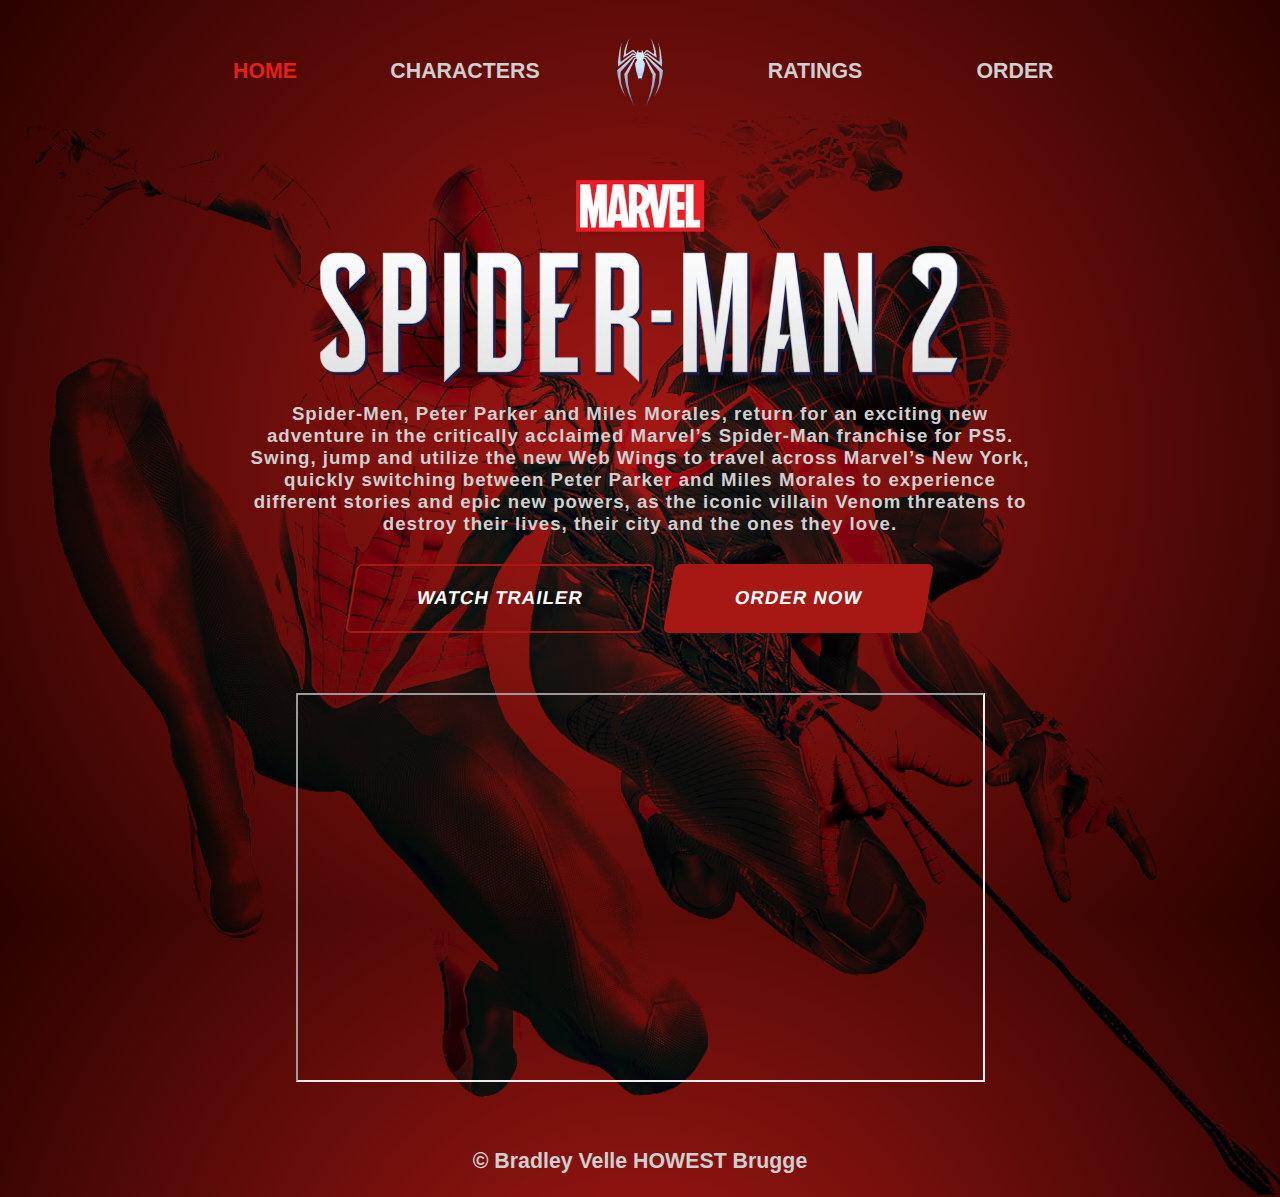
==== index.html @ 8e945e7b "WFB Favoriete Spel" ====
<!DOCTYPE html>
<html lang="en">

<head>
	<meta charset="UTF-8">
	<meta name="viewport" content="width=device-width, initial-scale=1.0">
	<link rel="stylesheet" href="css/mainstyle.css">
	<title>Marvel's Spider-Man 2</title>
</head>

<body>
	<header>
		<nav>
			<img src="images/spider.png" id="nav-spider-small-width" style="display: none" alt="spider logo">
			<ul>
				<li><a class="active" href="#">HOME</a></li>
				<li><a href="pages/characters.html">CHARACTERS</a></li>
				<img src="images/spider.png" id="nav-spider" alt="spider logo">
				<li><a href="pages/ratings.html">RATINGS</a></li>
				<li><a href="pages/order.html">ORDER</a></li>
			</ul>
		</nav>
	</header>

	<main>
		<div class="game-info">
			<img src="images/msm2-logo.webp" alt="logo">
			<p>Spider-Men, Peter Parker and Miles Morales, return for an exciting new adventure in the critically
				acclaimed Marvel’s
				Spider-Man franchise for PS5.
				Swing, jump and utilize the new Web Wings to travel across Marvel’s New York, quickly switching between
				Peter Parker and
				Miles Morales to experience different stories and epic new powers, as the iconic villain Venom threatens
				to destroy
				their lives, their city and the ones they love.</p>
			<div>
				<a href="#" class="watch-trailer">WATCH TRAILER</a>
				<a href="#" class="order-now">ORDER NOW</a>
			</div>
		</div>

		<div class="trailer">
			<iframe src="https://www.youtube.com/embed/9fVYKsEmuRo?autoplay=1&mute=1" allow="autoplay">
			</iframe>
		</div>
	</main>

	<footer>
		<small>&copy; Bradley Velle HOWEST Brugge</small>
	</footer>
</body>

</html>
---- css/mainstyle.css ----
@font-face {
    font-family: "Spider-Man";
    src: url(../fonts/Spider-Man.otf) format("opentype");
}

:root {
    --red: rgb(167, 24, 20);
    --dark-red: rgb(42, 2, 0);
    --hover-red: rgb(226, 33, 26);
}

* {
    padding: 0;
    text-decoration: none;
    list-style: none;
    color: #cfcfcf;
    font-family: "Trebuchet MS", "Lucida Sans Unicode", "Lucida Grande",
        "Lucida Sans", Arial, sans-serif;
    font-weight: bolder;
    font-size: 16pt;
    place-items: center;
    justify-content: center;
    align-items: center;
    text-align: center;
}

body {
    display: grid;
    background: url(../images/peter-miles-transparent.png),
        radial-gradient(circle, var(--red), var(--dark-red));
    background-blend-mode: darken;
    background-position: center;
    background-size: cover;
    background-repeat: repeat;
    height: 100vh;
    grid-template-columns: 1200px;
    grid-template-areas:
        "header"
        "main"
        "footer";
    gap: 10%;
}

header {
    grid-area: header;
    display: flex;
    justify-content: center;
    width: 1200px;
    ul {
        display: flex;
        justify-content: space-evenly;
        li {
            display: flex;
            width: 100px;
            margin: 0 100px;
            transition: 0.1s;
            &:hover {
                transform: scale(1.1);
                cursor: pointer;
            }
            &:active {
                transform: scale(0.9);
            }
        }
    }
}

main {
    grid-area: main;
    div {
        display: grid;
        grid-template-columns: 1200px;
        * {
            font-size: 14pt;
            letter-spacing: 1px;
        }
        img {
            width: 80%;
        }
        div {
            display: flex;
            a {
                transition: 0.1s;
                color: #fff;
                margin: 10px;
                padding: 1rem 3rem;
                border-radius: 6px;
                transform: skew(-10deg);
                border: 2px solid var(--red);
                &:hover {
                    background-color: var(--hover-red);
                }
                &:active {
                    transform: scale(0.9) skew(-10deg);
                }
            }
            :nth-child(1) {
                /* when clicked scroll to trailer */
            }
            :nth-child(2) {
                background-color: var(--red);
            }
        }
    }
}

footer {
    grid-area: footer;
    display: flex;
    height: 70px;
}

.trailer {
    margin-top: 50px;
    iframe {
        width: 885px;
        height: 500px;
    }
}

#nav-spider {
    width: 150px;
}

.active {
    color: var(--hover-red);
}

@media screen and (max-width: 1400px) {
    body {
        gap: 5%;
    }

    header {
        width: 900px;
        ul li {
            margin: 0 50px;
        }
    }

    main div {
        grid-template-columns: 800px;
    }

    .trailer {
        iframe {
            width: 685px;
            height: 385px;
        }
    }
}

@media screen and (max-width: 950px) {
    body {
        gap: 2%;
    }

    header {
        width: 600px;
        ul li {
            margin: 0 15px;
        }
    }

    main div {
        grid-template-columns: 600px;
    }

    .trailer {
        iframe {
            width: 485px;
            height: 273px;
        }
    }
}

@media screen and (max-width: 650px) {
    body {
        gap: 2%;
    }

    header {
        width: 80vw;
        ul {
            flex-wrap: wrap;
            flex-direction: column;
            li {
                margin: 10px 60px;
            }
        }
    }

    main {
        :nth-child(1) {
            div {
                display: grid;
                a {
                    font-size: 3vw;
                }
            }
        }
        div {
            grid-template-columns: 80vw;
        }
    }

    .trailer {
        iframe {
            width: 100%;
        }
    }
}
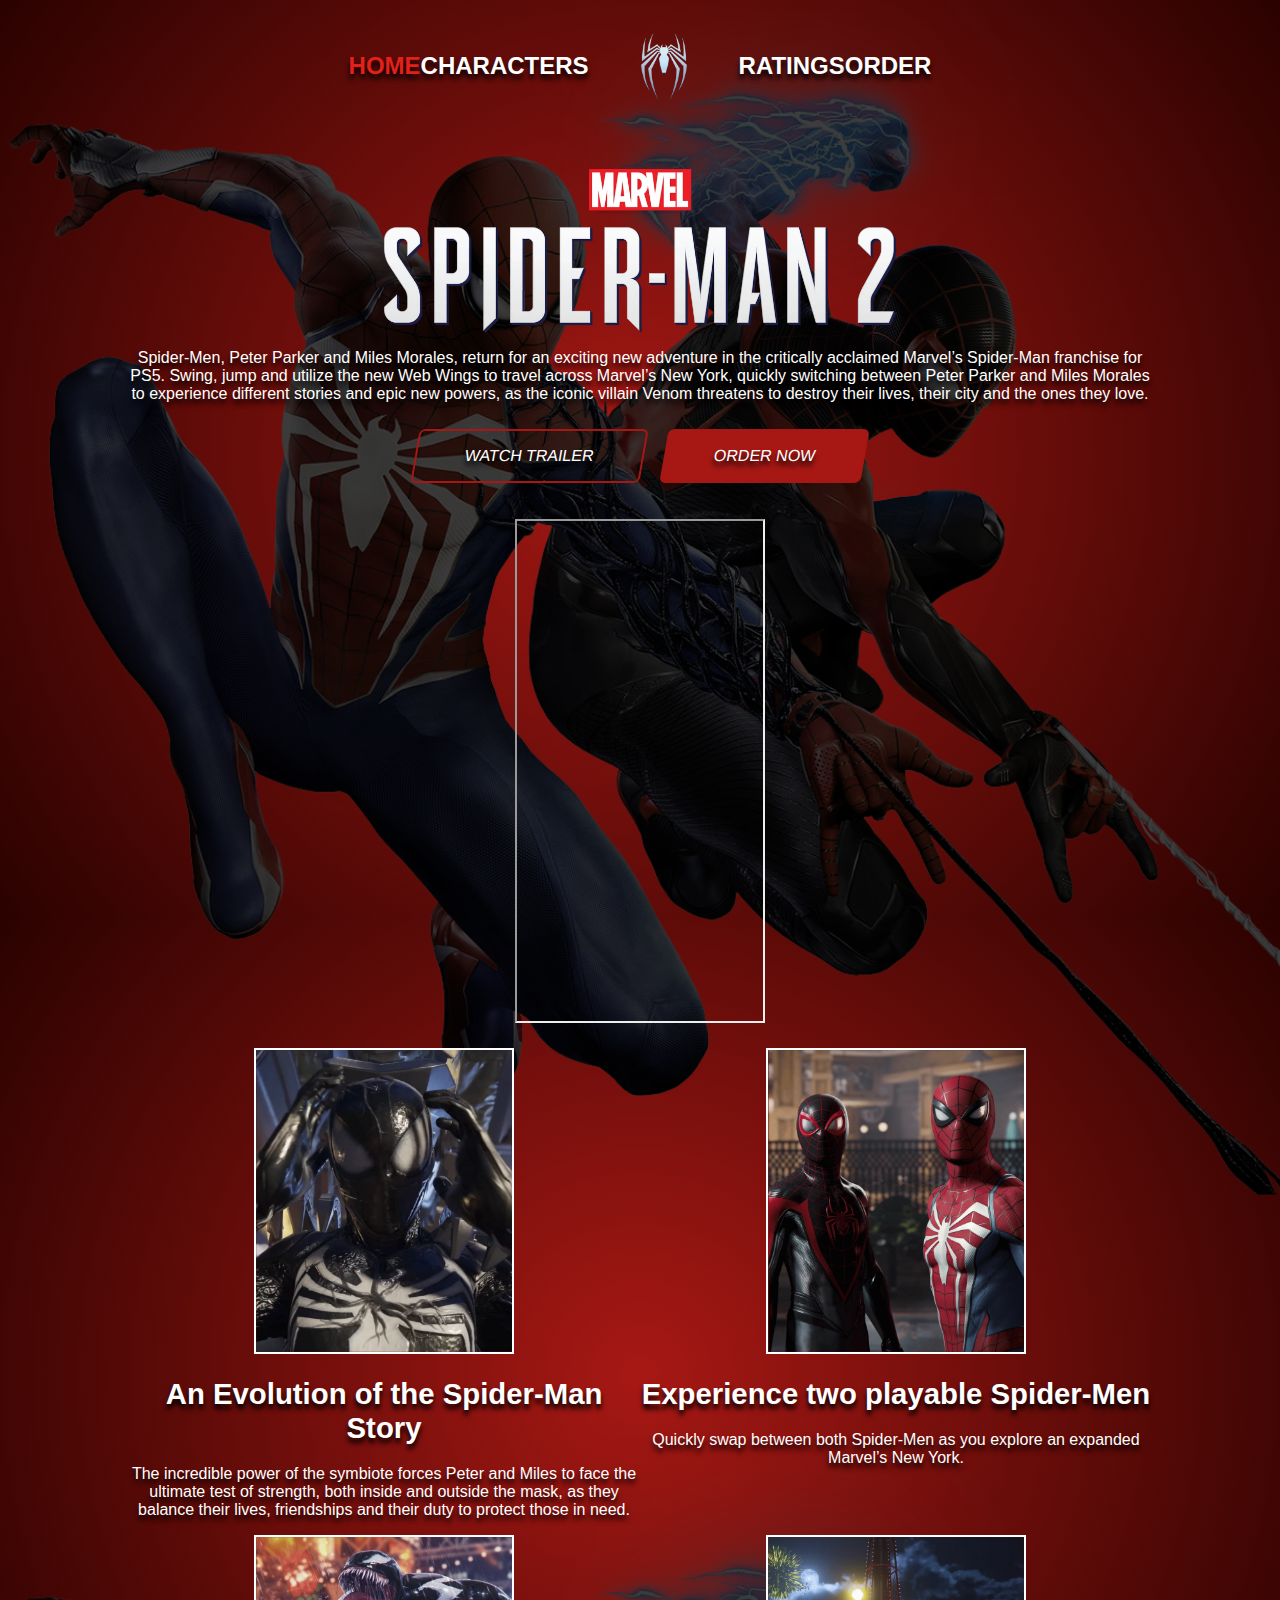
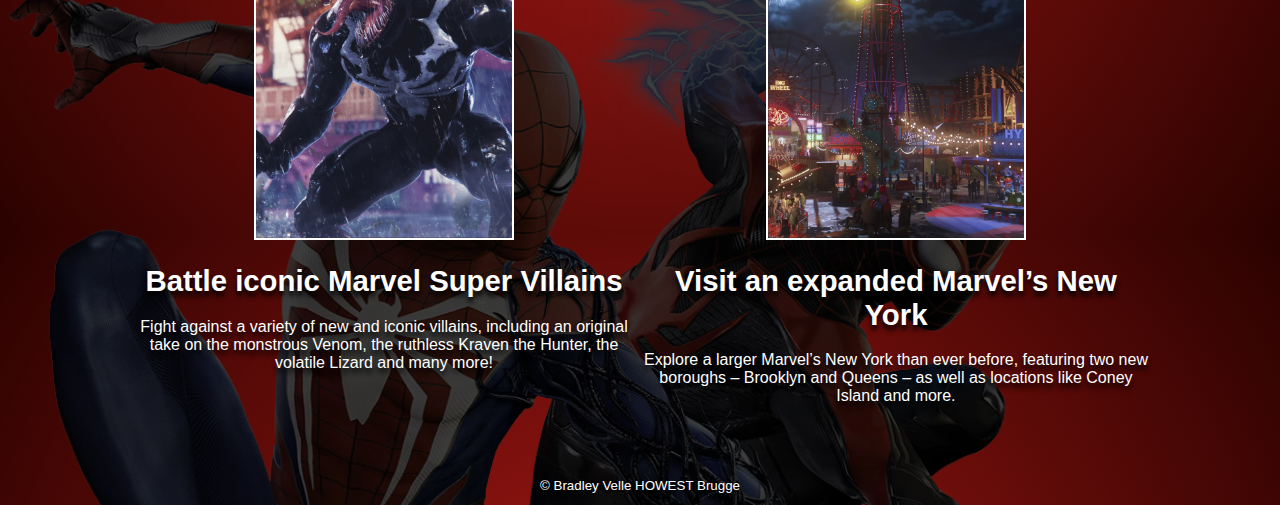
==== commit 3516a003: "Add final website for testing" ====
--- a/index.html
+++ b/index.html
@@ -5,19 +5,19 @@
 	<meta charset="UTF-8">
 	<meta name="viewport" content="width=device-width, initial-scale=1.0">
 	<link rel="stylesheet" href="css/mainstyle.css">
+	<link rel="shortcut icon" href="images/spider.png" type="image/x-icon">
 	<title>Marvel's Spider-Man 2</title>
 </head>
 
 <body>
 	<header>
 		<nav>
-			<img src="images/spider.png" id="nav-spider-small-width" style="display: none" alt="spider logo">
 			<ul>
-				<li><a class="active" href="#">HOME</a></li>
-				<li><a href="pages/characters.html">CHARACTERS</a></li>
-				<img src="images/spider.png" id="nav-spider" alt="spider logo">
-				<li><a href="pages/ratings.html">RATINGS</a></li>
-				<li><a href="pages/order.html">ORDER</a></li>
+				<li><a class="active anims" href="#">HOME</a></li>
+				<li><a class="anims" href="pages/characters.html">CHARACTERS</a></li>
+				<li><img src="images/spider.png" alt="spider logo"></li>
+				<li><a class="anims" href="pages/ratings.html">RATINGS</a></li>
+				<li><a class="anims" href="pages/order.html">ORDER</a></li>
 			</ul>
 		</nav>
 	</header>
@@ -34,14 +34,52 @@
 				to destroy
 				their lives, their city and the ones they love.</p>
 			<div>
-				<a href="#" class="watch-trailer">WATCH TRAILER</a>
-				<a href="#" class="order-now">ORDER NOW</a>
+				<a href="https://www.youtube.com/embed/9fVYKsEmuRo" class="button anims">WATCH TRAILER</a>
+				<a href="pages/order.html" class="button anims" style="background-color: rgb(167, 24, 20);">ORDER
+					NOW</a>
 			</div>
 		</div>
 
 		<div class="trailer">
 			<iframe src="https://www.youtube.com/embed/9fVYKsEmuRo?autoplay=1&mute=1" allow="autoplay">
 			</iframe>
+		</div>
+
+		<div class="game-features">
+			<div>
+				<img src="images/game-features/1.webp" alt="game-feature 1">
+				<h1>An Evolution of the Spider-Man Story</h1>
+				<p>The incredible power of the symbiote forces Peter and Miles to face the ultimate test of strength,
+					both
+					inside and
+					outside the mask, as they balance their lives, friendships and their duty to protect those in need.
+				</p>
+			</div>
+			<div>
+				<img src="images/game-features/2.webp" alt="game-feature 2">
+				<h1>Experience two playable Spider-Men
+				</h1>
+				<p>Quickly swap between both Spider-Men as you explore an expanded Marvel’s New York.
+				</p>
+			</div>
+			<div>
+				<img src="images/game-features/3.webp" alt="game-feature 3">
+				<h1>Battle iconic Marvel Super Villains
+				</h1>
+				<p>Fight against a variety of new and iconic villains, including an original take on the monstrous
+					Venom, the ruthless
+					Kraven the Hunter, the volatile Lizard and many more!
+				</p>
+			</div>
+			<div>
+				<img src="images/game-features/4.webp" alt="game-feature 4">
+				<h1>Visit an expanded Marvel’s New York
+				</h1>
+				<p>Explore a larger Marvel’s New York than ever before, featuring two new boroughs – Brooklyn and Queens
+					– as well as
+					locations like Coney Island and more.
+				</p>
+			</div>
 		</div>
 	</main>
 
--- a/css/mainstyle.css
+++ b/css/mainstyle.css
@@ -1,65 +1,62 @@
-@font-face {
-    font-family: "Spider-Man";
-    src: url(../fonts/Spider-Man.otf) format("opentype");
-}
-
 :root {
     --red: rgb(167, 24, 20);
     --dark-red: rgb(42, 2, 0);
     --hover-red: rgb(226, 33, 26);
+    --background-color: rgba(0, 0, 0, 0.5);
 }
 
 * {
     padding: 0;
     text-decoration: none;
     list-style: none;
-    color: #cfcfcf;
+    color: white;
     font-family: "Trebuchet MS", "Lucida Sans Unicode", "Lucida Grande",
         "Lucida Sans", Arial, sans-serif;
-    font-weight: bolder;
-    font-size: 16pt;
     place-items: center;
     justify-content: center;
     align-items: center;
     text-align: center;
+    transition: 0.1s;
+    text-shadow: 0 5px 5px black;
+}
+
+h1 {
+    font-size: 22pt !important;
 }
 
 body {
     display: grid;
     background: url(../images/peter-miles-transparent.png),
         radial-gradient(circle, var(--red), var(--dark-red));
-    background-blend-mode: darken;
     background-position: center;
     background-size: cover;
-    background-repeat: repeat;
     height: 100vh;
-    grid-template-columns: 1200px;
+    grid-template-columns: 1500px;
     grid-template-areas:
         "header"
         "main"
         "footer";
-    gap: 10%;
 }
 
 header {
     grid-area: header;
     display: flex;
-    justify-content: center;
-    width: 1200px;
-    ul {
-        display: flex;
-        justify-content: space-evenly;
-        li {
+    width: 100%;
+    nav {
+        width: 100%;
+        ul {
             display: flex;
-            width: 100px;
-            margin: 0 100px;
-            transition: 0.1s;
-            &:hover {
-                transform: scale(1.1);
-                cursor: pointer;
-            }
-            &:active {
-                transform: scale(0.9);
+            li {
+                font-size: 18pt;
+                font-weight: bolder;
+                display: flex;
+                width: 100%;
+                img {
+                    width: 150px;
+                }
+                .active {
+                    color: var(--hover-red);
+                }
             }
         }
     }
@@ -70,36 +67,26 @@
     div {
         display: grid;
         grid-template-columns: 1200px;
-        * {
-            font-size: 14pt;
-            letter-spacing: 1px;
-        }
         img {
-            width: 80%;
+            width: 50%;
         }
         div {
             display: flex;
-            a {
-                transition: 0.1s;
-                color: #fff;
-                margin: 10px;
-                padding: 1rem 3rem;
-                border-radius: 6px;
-                transform: skew(-10deg);
-                border: 2px solid var(--red);
-                &:hover {
-                    background-color: var(--hover-red);
-                }
-                &:active {
-                    transform: scale(0.9) skew(-10deg);
+        }
+        &.game-features {
+            display: grid;
+            grid-template-columns: 600px 600px;
+            div {
+                display: block;
+                width: 100%;
+                height: 100%;
+                img {
+                    border: 2px solid white;
                 }
             }
-            :nth-child(1) {
-                /* when clicked scroll to trailer */
-            }
-            :nth-child(2) {
-                background-color: var(--red);
-            }
+        }
+        .game-info a {
+            width: 100%;
         }
     }
 }
@@ -107,106 +94,74 @@
 footer {
     grid-area: footer;
     display: flex;
-    height: 70px;
+    height: 3vw;
+}
+
+.button {
+    color: #fff;
+    margin: 10px;
+    padding: 1rem 3rem;
+    border-radius: 6px;
+    transform: skew(-10deg);
+    border: 2px solid var(--red);
+}
+
+.anims {
+    &:hover {
+        cursor: pointer;
+        transform: scale(1.1) skew(-10deg);
+    }
+    &:active {
+        transform: scale(0.9);
+    }
 }
 
 .trailer {
-    margin-top: 50px;
+    margin: 2vw 0;
     iframe {
         width: 885px;
         height: 500px;
     }
 }
 
-#nav-spider {
-    width: 150px;
-}
-
-.active {
-    color: var(--hover-red);
-}
-
-@media screen and (max-width: 1400px) {
+@media screen and (max-width: 1500px) {
     body {
         gap: 5%;
-    }
-
-    header {
-        width: 900px;
-        ul li {
-            margin: 0 50px;
-        }
-    }
-
-    main div {
-        grid-template-columns: 800px;
-    }
-
-    .trailer {
-        iframe {
-            width: 685px;
-            height: 385px;
-        }
-    }
-}
-
-@media screen and (max-width: 950px) {
-    body {
-        gap: 2%;
-    }
-
-    header {
-        width: 600px;
-        ul li {
-            margin: 0 15px;
-        }
-    }
-
-    main div {
-        grid-template-columns: 600px;
-    }
-
-    .trailer {
-        iframe {
-            width: 485px;
-            height: 273px;
-        }
-    }
-}
-
-@media screen and (max-width: 650px) {
-    body {
-        gap: 2%;
-    }
-
-    header {
-        width: 80vw;
-        ul {
-            flex-wrap: wrap;
-            flex-direction: column;
-            li {
-                margin: 10px 60px;
-            }
-        }
+        grid-template-columns: 90%;
     }
 
     main {
-        :nth-child(1) {
-            div {
-                display: grid;
-                a {
-                    font-size: 3vw;
-                }
+        div {
+            grid-template-columns: 90%;
+            &.game-features {
+                grid-template-columns: 45% 45%;
             }
-        }
-        div {
-            grid-template-columns: 80vw;
         }
     }
 
     .trailer {
         iframe {
-            width: 100%;
+            width: 90%;
         }
     }
 }
+
+@media screen and (max-width: 900px) {
+    header nav ul {
+        :nth-child(3) {
+            display: none;
+        }
+    }
+}
+@media screen and (max-width: 600px) {
+    header nav ul {
+        display: block;
+        li {
+            margin: 15px 0;
+        }
+    }
+
+    .game-info div {
+        flex-direction: column;
+    }
+}
